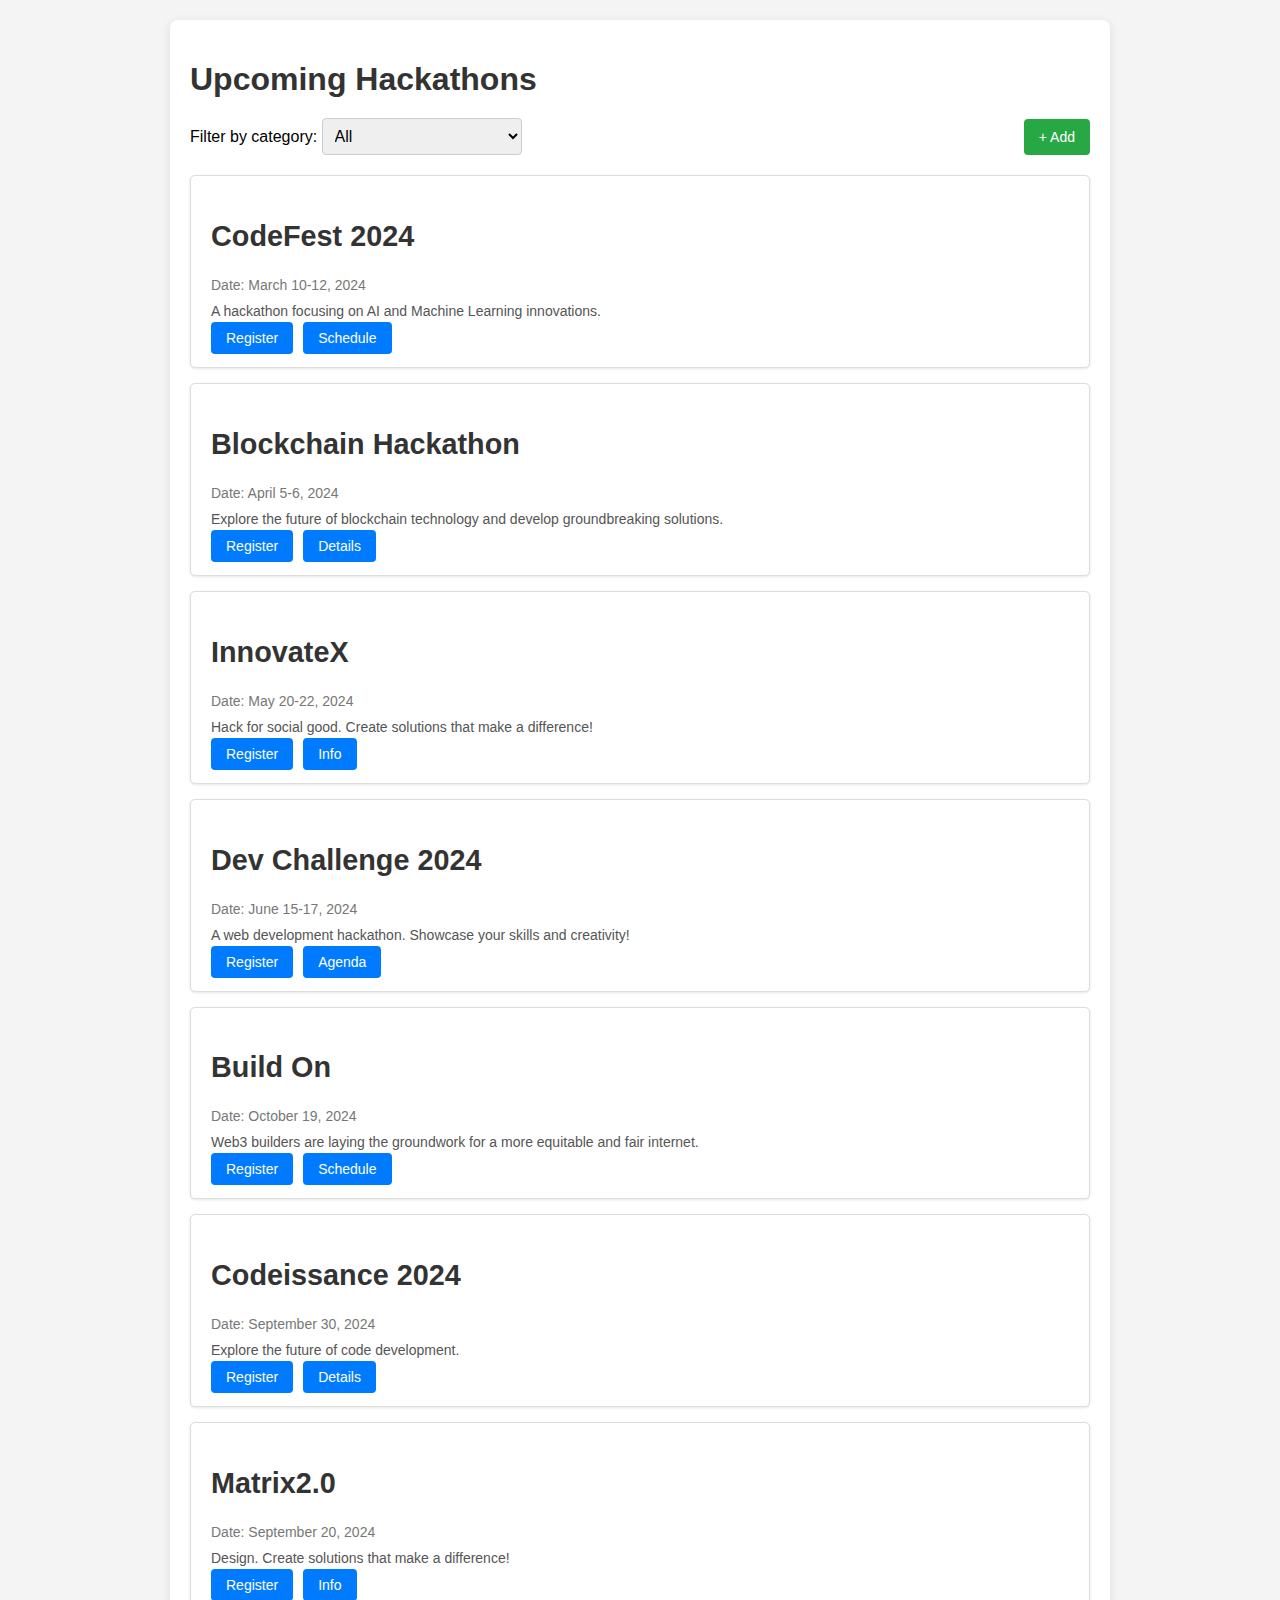
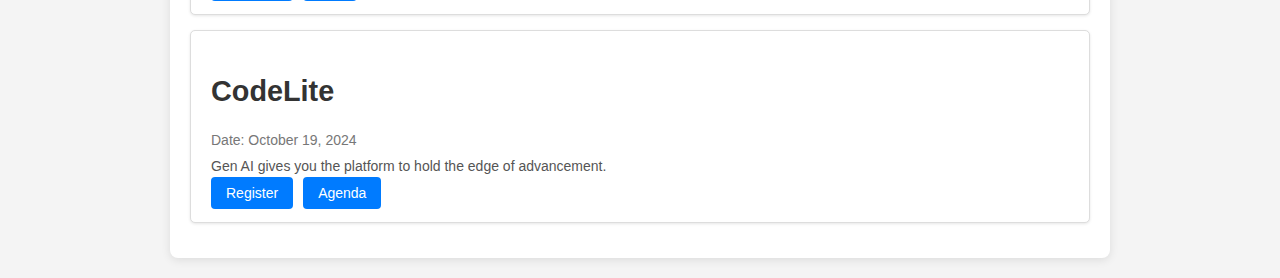
==== hackathons.html @ 88e4f43a "Add files via upload" ====
<!DOCTYPE html>
<html lang="en">
<head>
    <meta charset="UTF-8">
    <meta name="viewport" content="width=device-width, initial-scale=1.0">
    <title>Upcoming Hackathons</title>
    <style>
        body {
            font-family: Arial, sans-serif;
            background-color: #f4f4f4;
            margin: 0;
            padding: 20px;
        }
        .container {
            max-width: 900px;
            margin: auto;
            background-color: #fff;
            padding: 20px;
            border-radius: 8px;
            box-shadow: 0 2px 10px rgba(0, 0, 0, 0.1);
        }
        h1 {
            font-size: 2rem;
            color: #333;
            margin-bottom: 20px;
        }
        .filter {
            margin-bottom: 20px;
            display: flex;
            justify-content: space-between;
            align-items: center;
        }
        .filter select {
            padding: 8px;
            border-radius: 4px;
            border: 1px solid #ccc;
            font-size: 16px;
        }
        .add-button {
            background-color: #28a745;
            color: white;
            padding: 10px 15px;
            border: none;
            border-radius: 4px;
            font-size: 14px;
            cursor: pointer;
        }
        .add-button:hover {
            background-color: #218838;
        }
        .event {
            border: 1px solid #ddd;
            margin-bottom: 15px;
            padding: 20px;
            border-radius: 5px;
            background-color: #fff;
            box-shadow: 0 1px 3px rgba(0, 0, 0, 0.1);
        }
        .event h2 {
            font-size: 1.8rem;
            color: #333;
        }
        .event p {
            margin: 10px 0;
            color: #555;
            font-size: 14px;
        }
        .event .date {
            font-size: 14px;
            color: #777;
        }
        .buttons {
            margin-top: 10px;
        }
        .buttons a {
            text-decoration: none;
            color: white;
            background-color: #007bff;
            padding: 8px 15px;
            border-radius: 4px;
            font-size: 14px;
            margin-right: 10px;
        }
        .buttons a:hover {
            background-color: #0056b3;
        }
    </style>
</head>
<body>
    <div class="container">
        <h1>Upcoming Hackathons</h1>

        <!-- Filter and Add button -->
        <div class="filter">
            <div>
                <label for="category-filter">Filter by category:</label>
                <select id="category-filter">
                    <option value="all">All</option>
                    <option value="AI">AI & Machine Learning</option>
                    <option value="Blockchain">Blockchain</option>
                    <option value="Design">Social Good</option>
                    <option value="Web Development">Web Development</option>
                </select>
            </div>
            <button class="add-button" onclick="window.open('eventsadd.html', '_blank')">
                &#43; Add
            </button>
        </div>

        <div id="events-container"></div>
    </div>

    <script>
        const hackathons = [
            {
                name: 'CodeFest 2024',
                date: 'March 10-12, 2024',
                description: 'A hackathon focusing on AI and Machine Learning innovations.',
                category: 'AI',
                buttons: [
                    { text: 'Register', url: 'https://codefest2024.com/register' },
                    { text: 'Schedule', url: 'https://codefest2024.com/schedule' }
                ]
            },
            {
                name: 'Blockchain Hackathon',
                date: 'April 5-6, 2024',
                description: 'Explore the future of blockchain technology and develop groundbreaking solutions.',
                category: 'Blockchain',
                buttons: [
                    { text: 'Register', url: 'https://blockchainhackathon.com/register' },
                    { text: 'Details', url: 'https://blockchainhackathon.com/details' }
                ]
            },
            {
                name: 'InnovateX',
                date: 'May 20-22, 2024',
                description: 'Hack for social good. Create solutions that make a difference!',
                category: 'Social Good',
                buttons: [
                    { text: 'Register', url: 'https://innovatex.com/register' },
                    { text: 'Info', url: 'https://innovatex.com/info' }
                ]
            },
            {
                name: 'Dev Challenge 2024',
                date: 'June 15-17, 2024',
                description: 'A web development hackathon. Showcase your skills and creativity!',
                category: 'Web Development',
                buttons: [
                    { text: 'Register', url: 'https://devchallenge2024.com/register' },
                    { text: 'Agenda', url: 'https://devchallenge2024.com/agenda' }
                ]
            },
            {
                name: 'Build On',
                date: 'October 19, 2024',
                description: 'Web3 builders are laying the groundwork for a more equitable and fair internet.',
                category: 'Blockchain',
                buttons: [
                    { text: 'Register', url: 'https://build-on.devfolio.co/' },
                    { text: 'Schedule', url: 'https://build-on.devfolio.co/' }
                ]
            },
            {
                name: 'Codeissance 2024',
                date: 'September 30, 2024',
                description: 'Explore the future of code development.',
                category: 'Web Development',
                buttons: [
                    { text: 'Register', url: 'https://codeissance-2.devfolio.co/' },
                    { text: 'Details', url: 'https://codeissance-2.devfolio.co/' }
                ]
            },
            {
                name: 'Matrix2.0',
                date: 'September 20, 2024',
                description: 'Design. Create solutions that make a difference!',
                category: 'Design',
                buttons: [
                    { text: 'Register', url: 'https://matrix.iitminternware.com/' },
                    { text: 'Info', url: 'https://matrix.iitminternware.com/' }
                ]
            },
            {
                name: 'CodeLite',
                date: 'October 19, 2024',
                description: 'Gen AI gives you the platform to hold the edge of advancement.',
                category: 'AI',
                buttons: [
                    { text: 'Register', url: 'https://codelite.devfolio.co/' },
                    { text: 'Agenda', url: 'https://codelite.devfolio.co/' }
                ]
            }
        ];

        function displayEvents(events, category) {
            const container = document.getElementById('events-container');
            container.innerHTML = ''; // Clear any existing content

            events
                .filter(event => category === 'all' || event.category === category)
                .forEach(event => {
                    const eventDiv = document.createElement('div');
                    eventDiv.className = 'event';

                    eventDiv.innerHTML = `
                        <h2>${event.name}</h2>
                        <p class="date">Date: ${event.date}</p>
                        <p>${event.description}</p>
                        <div class="buttons">
                            ${event.buttons.map(button => `<a href="${button.url}" target="_blank">${button.text}</a>`).join('')}
                        </div>
                    `;
                    container.appendChild(eventDiv);
                });
        }

        // Initialize display with all events
        displayEvents(hackathons, 'all');

        // Event listener for the filter dropdown
        document.getElementById('category-filter').addEventListener('change', (event) => {
            displayEvents(hackathons, event.target.value);
        });
    </script>
</body>
</html>
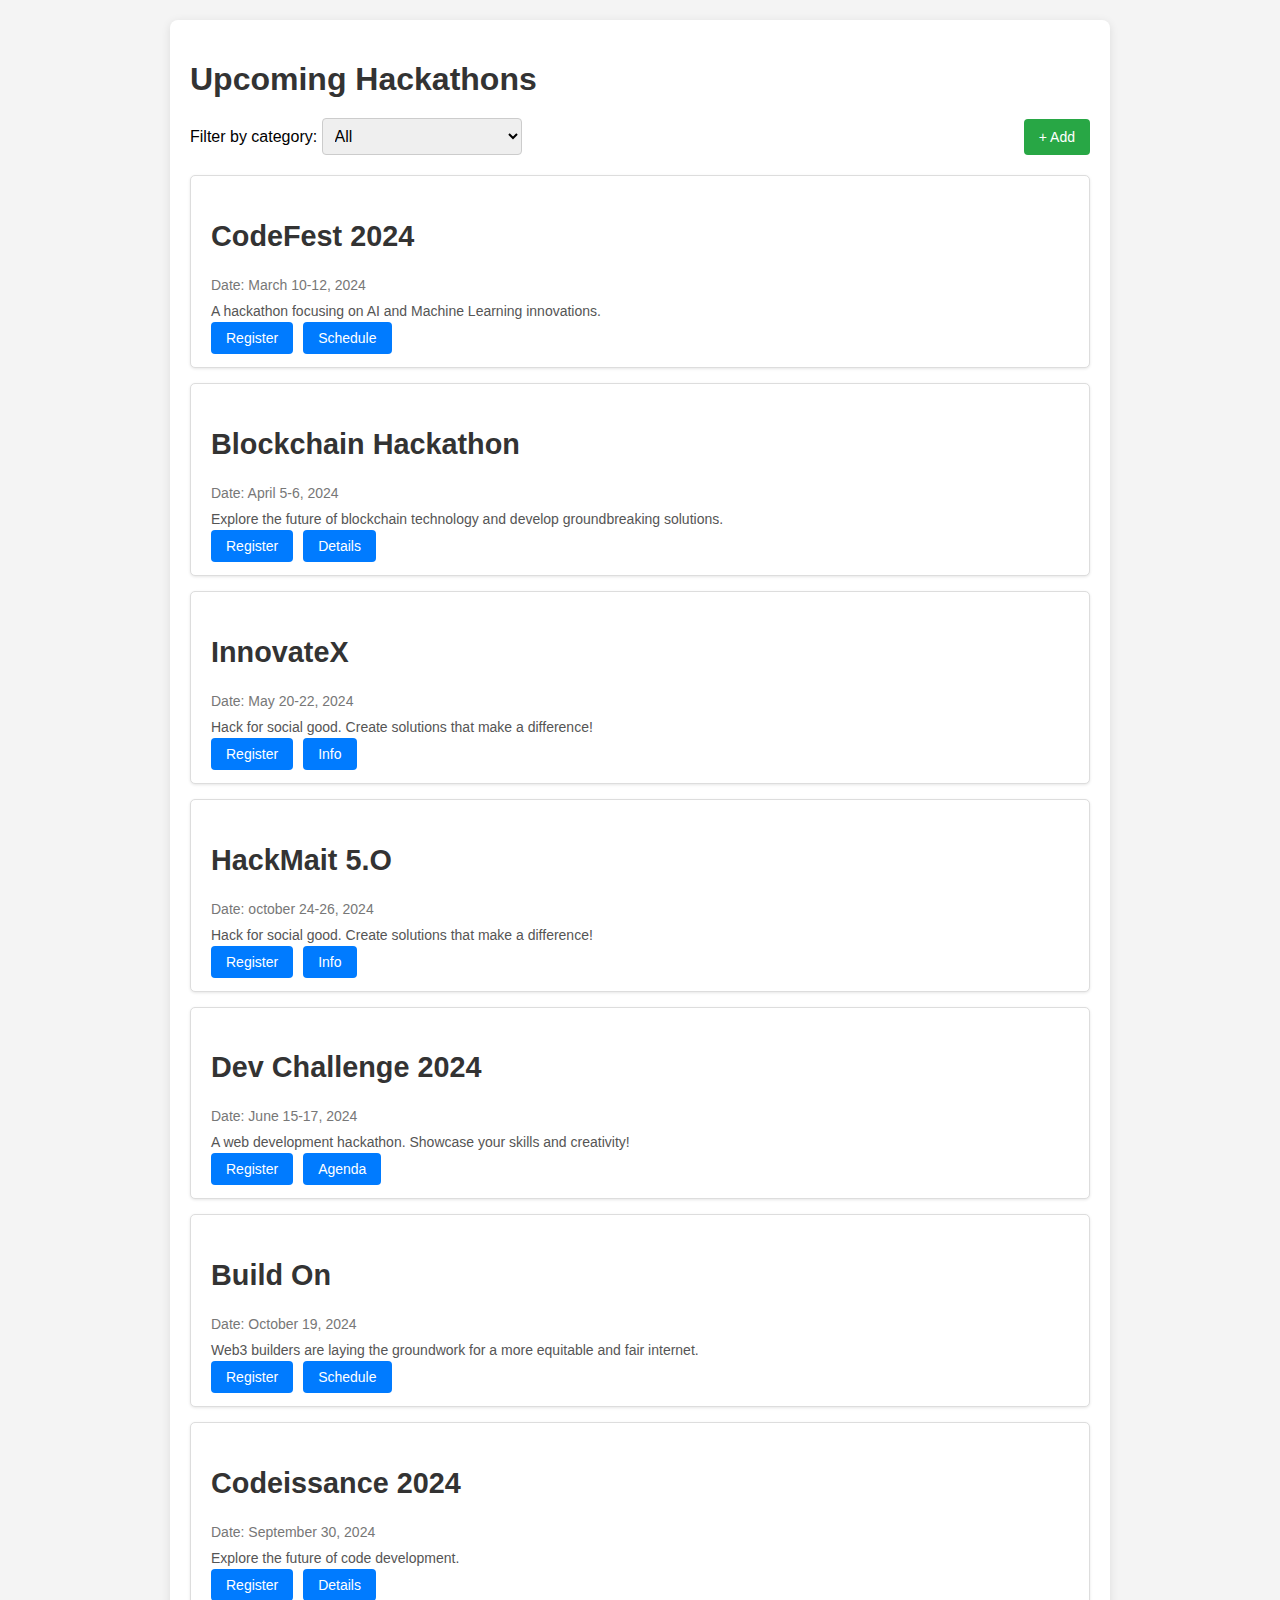
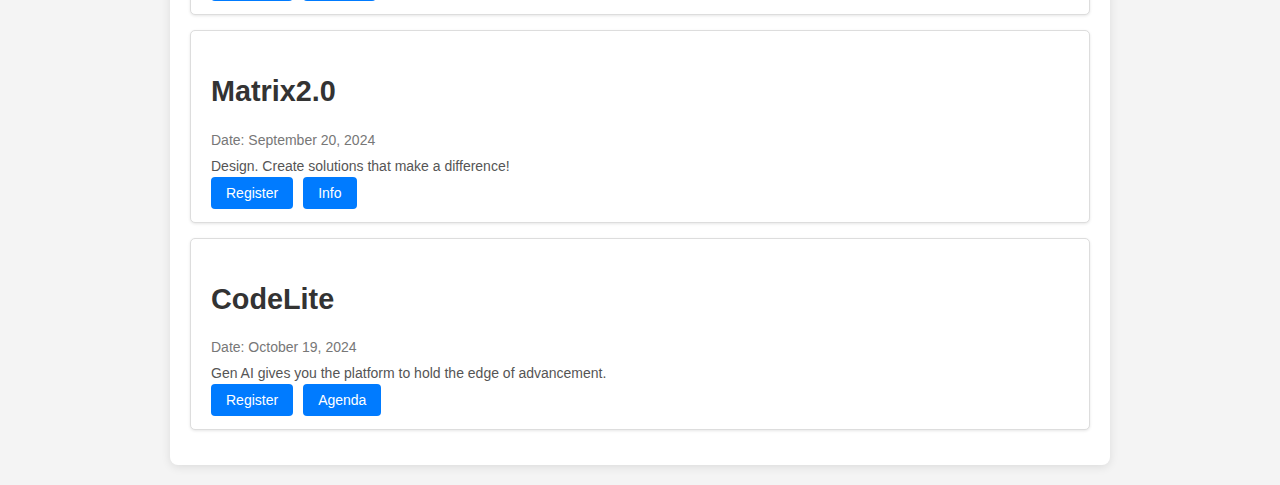
==== commit c9b66fb9: "Update hackathons.html" ====
--- a/hackathons.html
+++ b/hackathons.html
@@ -143,6 +143,16 @@
                 ]
             },
             {
+                name: 'HackMait 5.O',
+                date: 'october 24-26, 2024',
+                description: 'Hack for social good. Create solutions that make a difference!',
+                category: ' web development',
+                buttons: [
+                    { text: 'Register', url: 'https://hackwithmait5.devfolio.co/overview' },
+                    { text: 'Info', url: 'https://hackwithmait5.devfolio.co/schedule' }
+                ]
+            },
+            {
                 name: 'Dev Challenge 2024',
                 date: 'June 15-17, 2024',
                 description: 'A web development hackathon. Showcase your skills and creativity!',
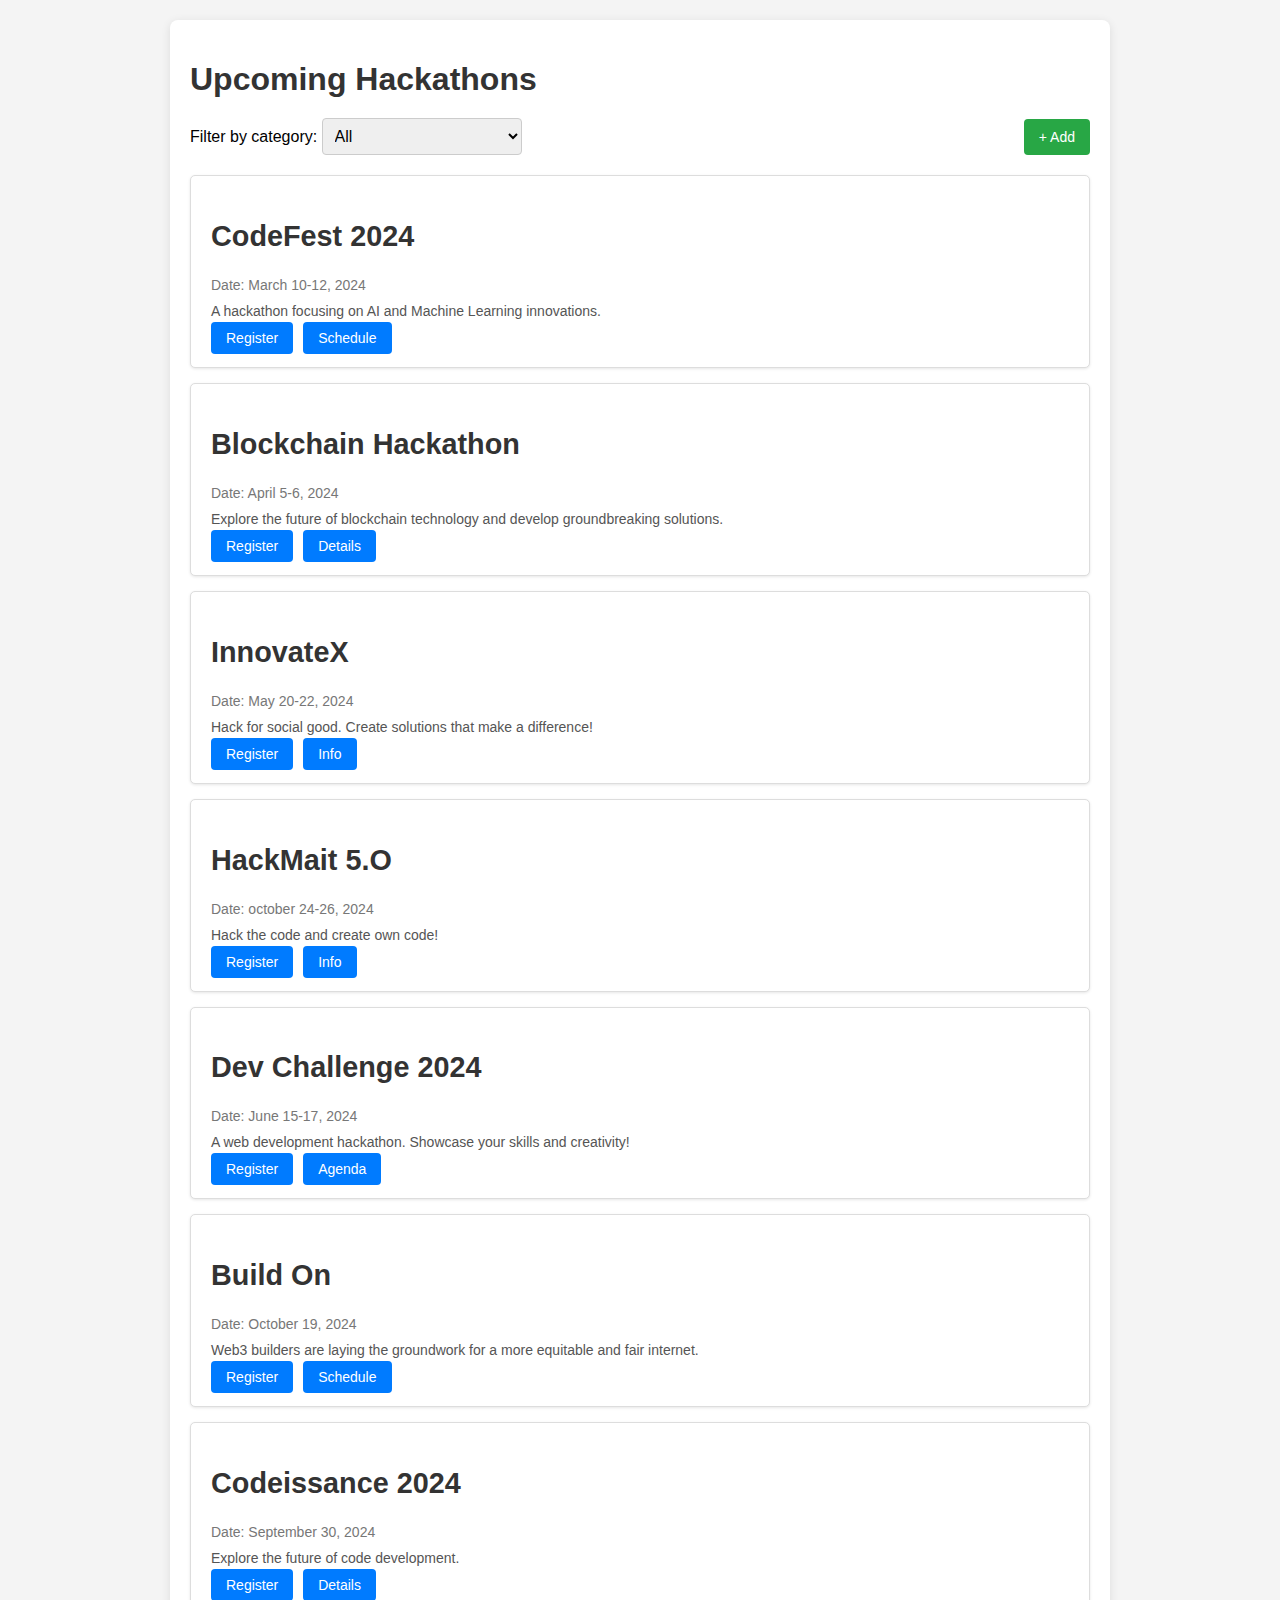
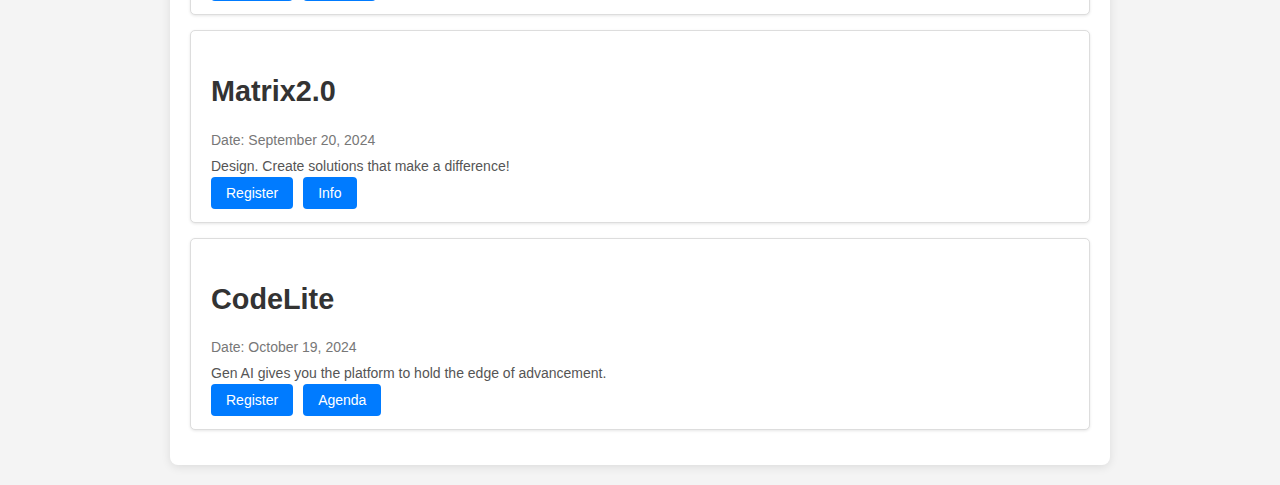
==== commit 9f910426: "Update hackathons.html" ====
--- a/hackathons.html
+++ b/hackathons.html
@@ -145,7 +145,7 @@
             {
                 name: 'HackMait 5.O',
                 date: 'october 24-26, 2024',
-                description: 'Hack for social good. Create solutions that make a difference!',
+                description: 'Hack the code and create own code!',
                 category: ' web development',
                 buttons: [
                     { text: 'Register', url: 'https://hackwithmait5.devfolio.co/overview' },
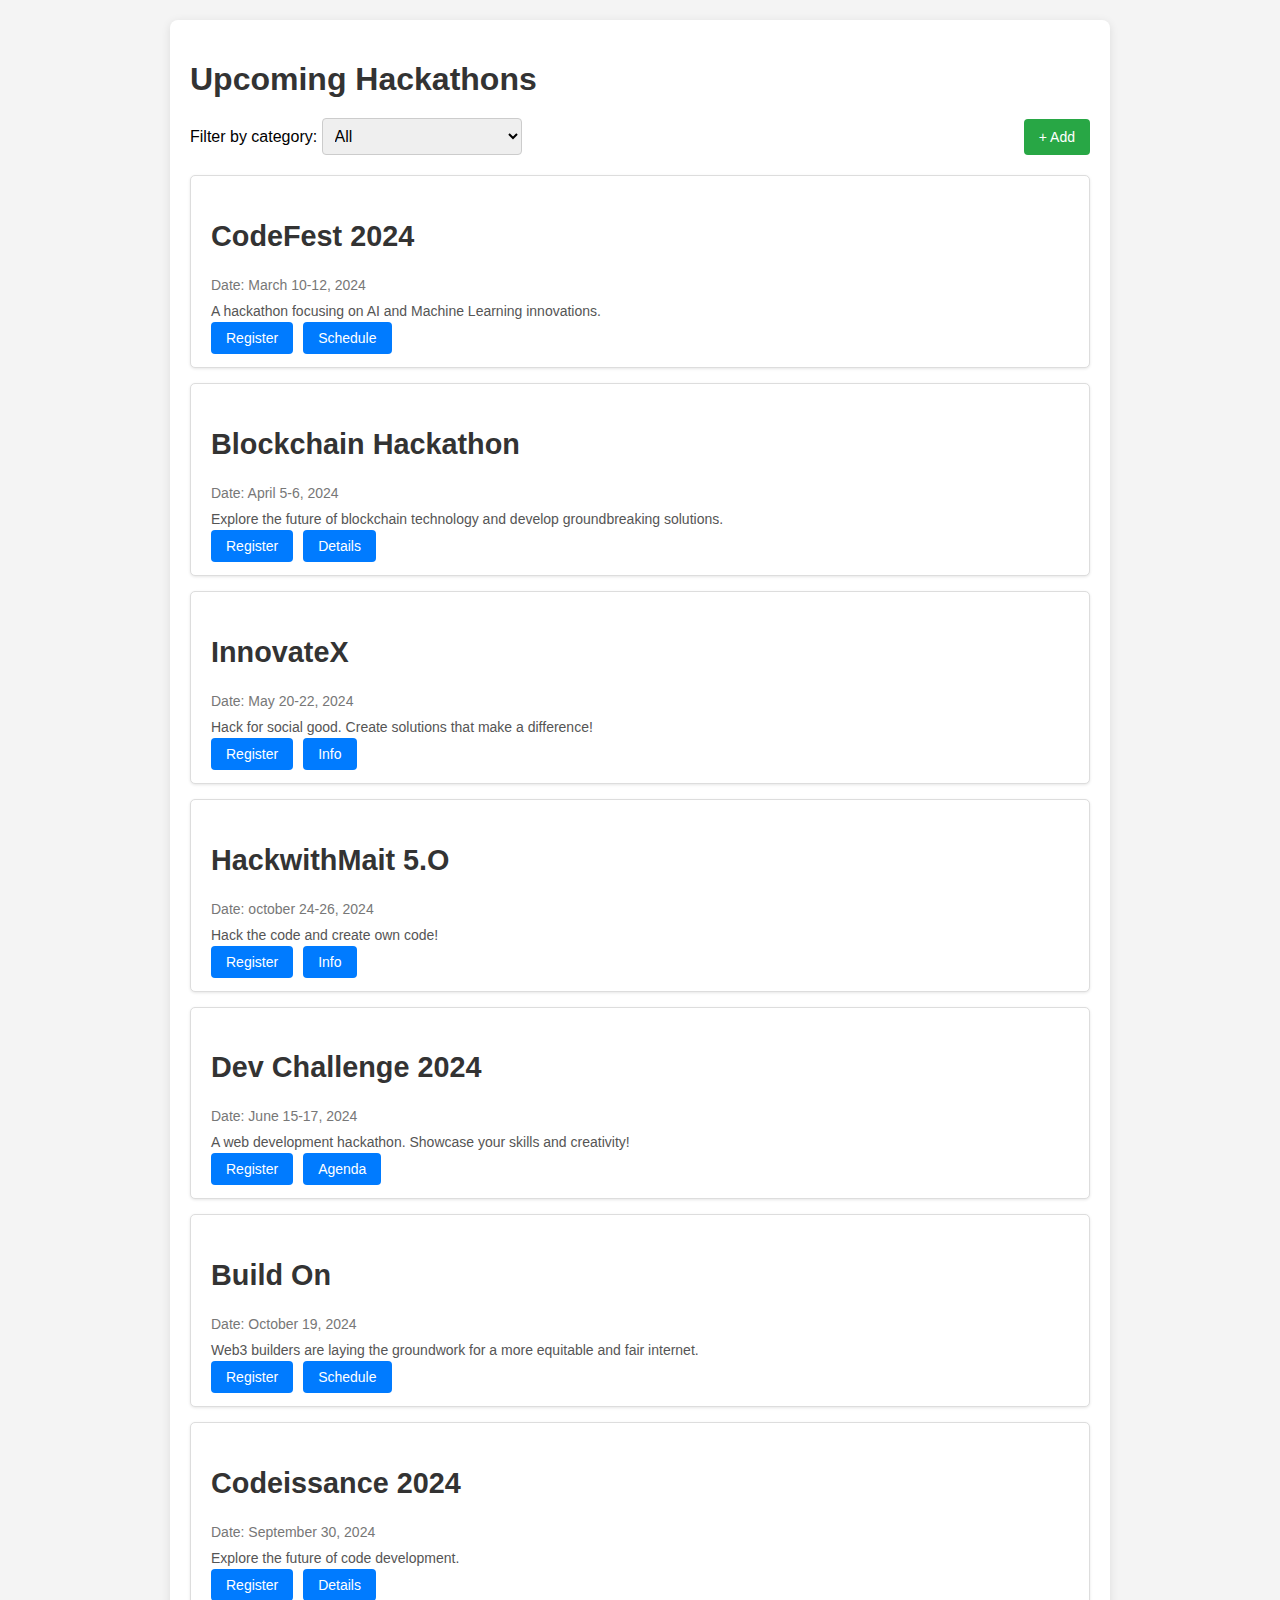
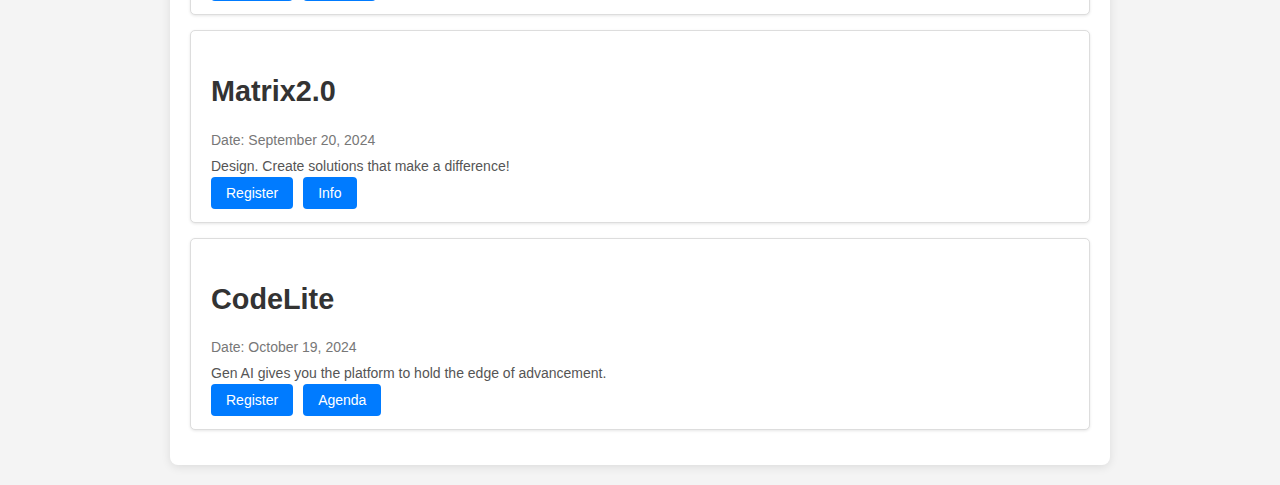
==== commit 39df497e: "Update hackathons.html" ====
--- a/hackathons.html
+++ b/hackathons.html
@@ -143,10 +143,10 @@
                 ]
             },
             {
-                name: 'HackMait 5.O',
+                name: 'HackwithMait 5.O',
                 date: 'october 24-26, 2024',
                 description: 'Hack the code and create own code!',
-                category: ' web development',
+                category: ' Web Development',
                 buttons: [
                     { text: 'Register', url: 'https://hackwithmait5.devfolio.co/overview' },
                     { text: 'Info', url: 'https://hackwithmait5.devfolio.co/schedule' }
